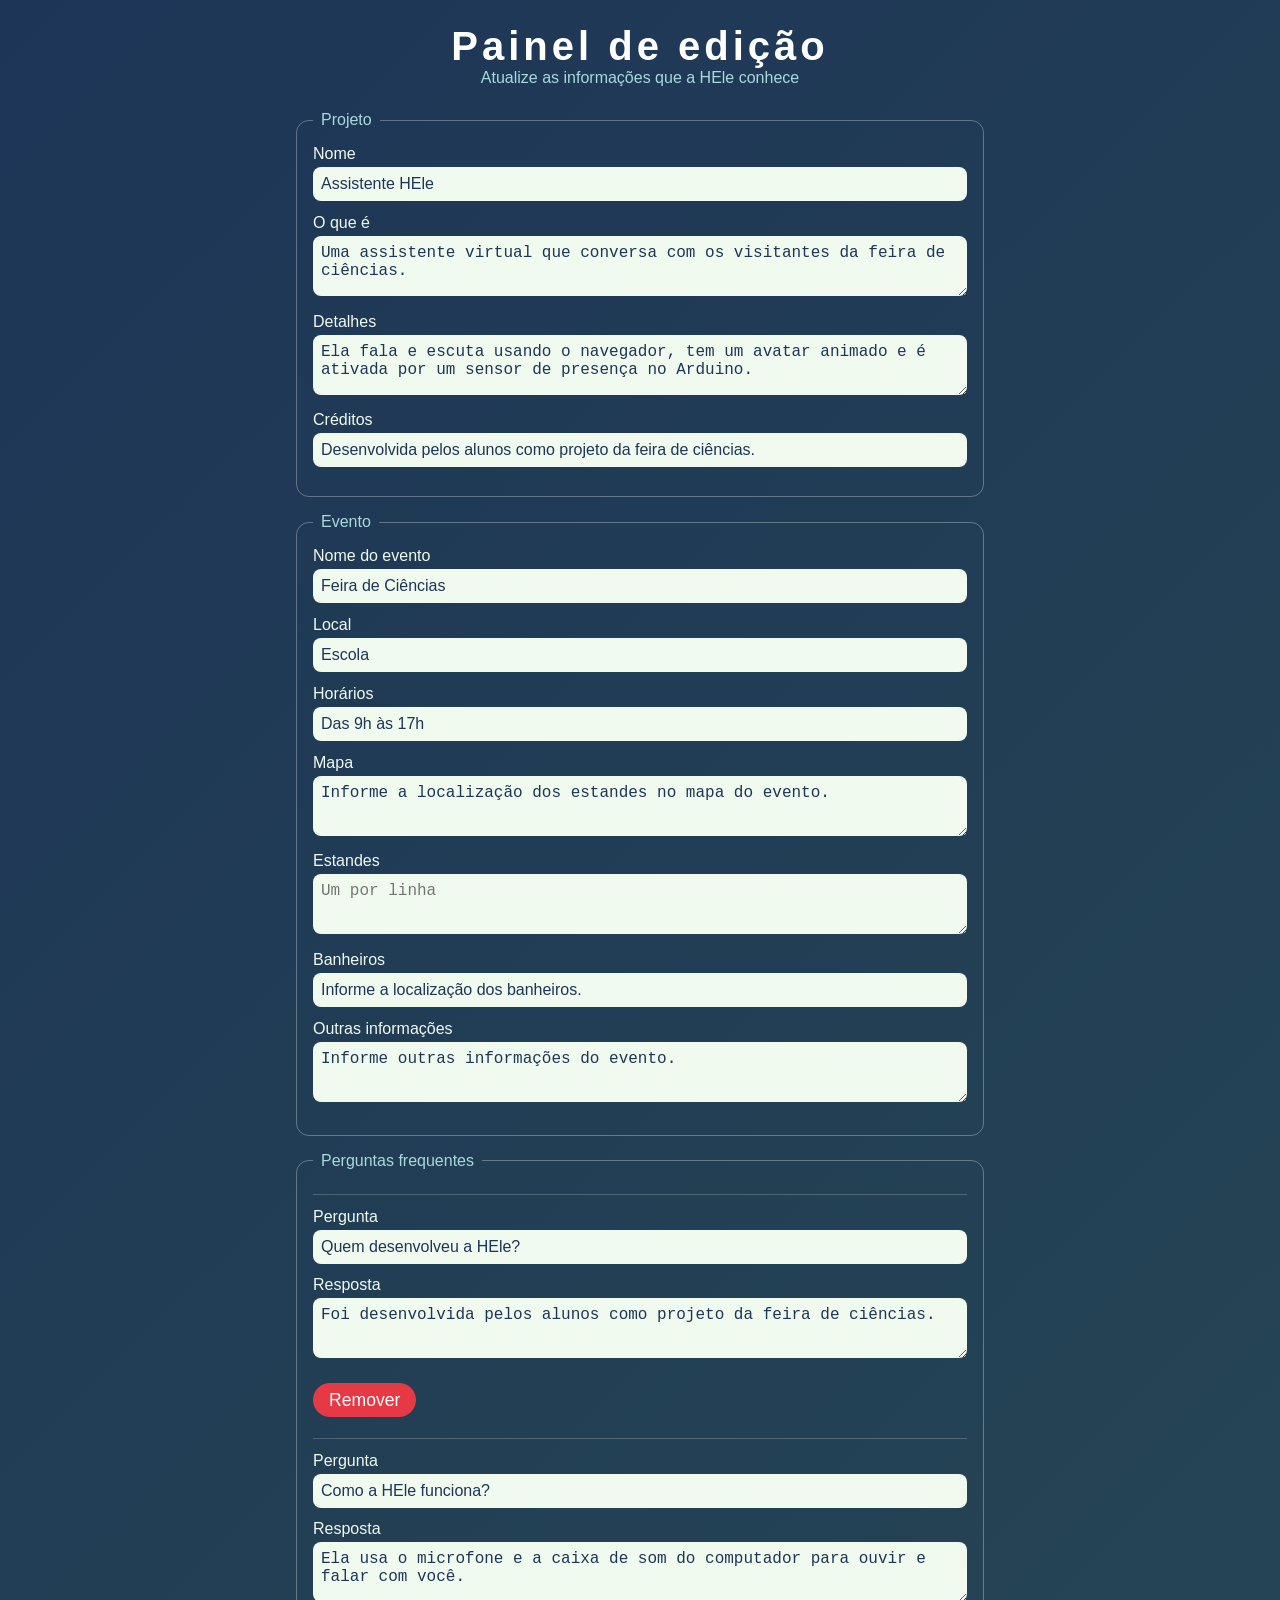
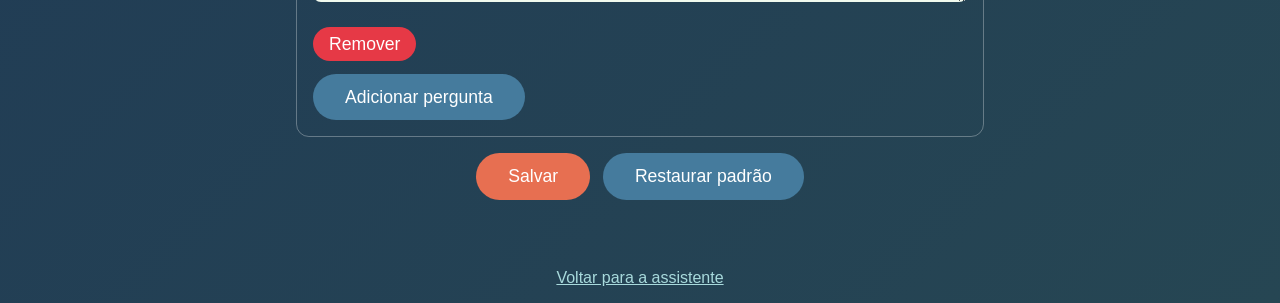
==== admin.html @ f3de14be "Implementa versão inicial da assistente HEle (voz, avatar, painel e sensor)" ====
<!DOCTYPE html>
<html lang="pt-BR">
<head>
  <meta charset="UTF-8" />
  <meta name="viewport" content="width=device-width, initial-scale=1.0" />
  <title>Painel — Conhecimento da HEle</title>
  <link rel="stylesheet" href="css/estilos.css" />
</head>
<body>
  <header class="cabecalho">
    <h1>Painel de edição</h1>
    <p>Atualize as informações que a HEle conhece</p>
  </header>
  <main class="painel">
    <form id="form-conhecimento">
      <fieldset>
        <legend>Projeto</legend>
        <label>Nome <input type="text" id="projeto-nome" /></label>
        <label>O que é <textarea id="projeto-descricao"></textarea></label>
        <label>Detalhes <textarea id="projeto-detalhes"></textarea></label>
        <label>Créditos <input type="text" id="projeto-creditos" /></label>
      </fieldset>
      <fieldset>
        <legend>Evento</legend>
        <label>Nome do evento <input type="text" id="evento-nome" /></label>
        <label>Local <input type="text" id="evento-local" /></label>
        <label>Horários <input type="text" id="evento-horarios" /></label>
        <label>Mapa <textarea id="evento-mapa"></textarea></label>
        <label>Estandes <textarea id="evento-estandes" placeholder="Um por linha"></textarea></label>
        <label>Banheiros <input type="text" id="evento-banheiros" /></label>
        <label>Outras informações <textarea id="evento-outras"></textarea></label>
      </fieldset>
      <fieldset>
        <legend>Perguntas frequentes</legend>
        <div id="lista-faq"></div>
        <button type="button" id="btn-add-faq" class="btn btn-secundario">Adicionar pergunta</button>
      </fieldset>
      <div class="acoes">
        <button type="submit" class="btn">Salvar</button>
        <button type="button" id="btn-reset" class="btn btn-secundario">Restaurar padrão</button>
      </div>
      <p id="msg" class="msg"></p>
    </form>
  </main>
  <footer class="rodape"><a href="index.html">Voltar para a assistente</a></footer>
  <script src="js/config.js"></script>
  <script src="js/conhecimento.js"></script>
  <script src="js/admin.js"></script>
</body>
</html>
---- css/estilos.css ----
* {
  box-sizing: border-box;
  margin: 0;
  padding: 0;
}

body {
  font-family: "Segoe UI", Arial, sans-serif;
  background: linear-gradient(135deg, #1d3557, #264653);
  color: #ffffff;
  min-height: 100vh;
  display: flex;
  flex-direction: column;
}

.cabecalho {
  text-align: center;
  padding: 1.5rem 1rem 0.5rem;
}

.cabecalho h1 {
  font-size: 2.5rem;
  letter-spacing: 0.1em;
}

.cabecalho p {
  color: #a8dadc;
}

.palco {
  flex: 1;
  display: flex;
  flex-direction: column;
  align-items: center;
  justify-content: center;
  gap: 1rem;
  padding: 1rem;
  max-width: 720px;
  margin: 0 auto;
  width: 100%;
}

.avatar {
  width: 220px;
  height: 220px;
}

.avatar-svg {
  width: 100%;
  height: 100%;
  overflow: visible;
}

.avatar-svg .olho {
  transform-box: fill-box;
  transform-origin: center;
  transition: transform 0.12s ease;
}

.avatar-svg.estado-ouvindo .olho {
  animation: olhos-curiosos 1s infinite alternate;
}

@keyframes olhos-curiosos {
  from { transform: scaleY(1); }
  to { transform: scaleY(1.15); }
}

.status {
  font-size: 1.1rem;
  padding: 0.4rem 1.2rem;
  background: rgba(255, 255, 255, 0.12);
  border-radius: 999px;
}

.painel-fala {
  min-height: 3.5rem;
  background: rgba(255, 255, 255, 0.08);
  border-radius: 1rem;
  padding: 1rem;
  text-align: center;
  font-size: 1.05rem;
  max-width: 100%;
}

.btn {
  background: #e76f51;
  color: #ffffff;
  border: none;
  border-radius: 999px;
  padding: 0.8rem 2rem;
  font-size: 1.1rem;
  cursor: pointer;
  transition: transform 0.1s, background 0.2s;
}

.btn:hover {
  background: #f4a261;
  transform: translateY(-2px);
}

.btn-secundario {
  background: #457b9d;
}

.btn-secundario:hover {
  background: #1d3557;
}

.btn-remover {
  background: #e63946;
  padding: 0.4rem 1rem;
  margin-top: 0.5rem;
}

.rodape {
  text-align: center;
  padding: 1rem;
}

.rodape a {
  color: #a8dadc;
}

.painel {
  flex: 1;
  max-width: 720px;
  margin: 0 auto;
  padding: 1rem;
  width: 100%;
}

fieldset {
  border: 1px solid rgba(255, 255, 255, 0.3);
  border-radius: 0.8rem;
  padding: 1rem;
  margin-bottom: 1rem;
}

legend {
  color: #a8dadc;
  padding: 0 0.5rem;
}

label {
  display: block;
  margin-bottom: 0.8rem;
  color: #f1faee;
}

input,
textarea {
  width: 100%;
  margin-top: 0.25rem;
  padding: 0.5rem;
  border-radius: 0.5rem;
  border: none;
  font-size: 1rem;
  background: #f1faee;
  color: #1d3557;
}

textarea {
  resize: vertical;
  min-height: 60px;
}

.faq-item {
  border-top: 1px solid rgba(255, 255, 255, 0.2);
  padding: 0.8rem 0;
  margin-top: 0.5rem;
}

.acoes {
  display: flex;
  gap: 0.8rem;
  justify-content: center;
  flex-wrap: wrap;
}

.msg {
  text-align: center;
  color: #2a9d8f;
  margin-top: 0.8rem;
  min-height: 1.5rem;
}
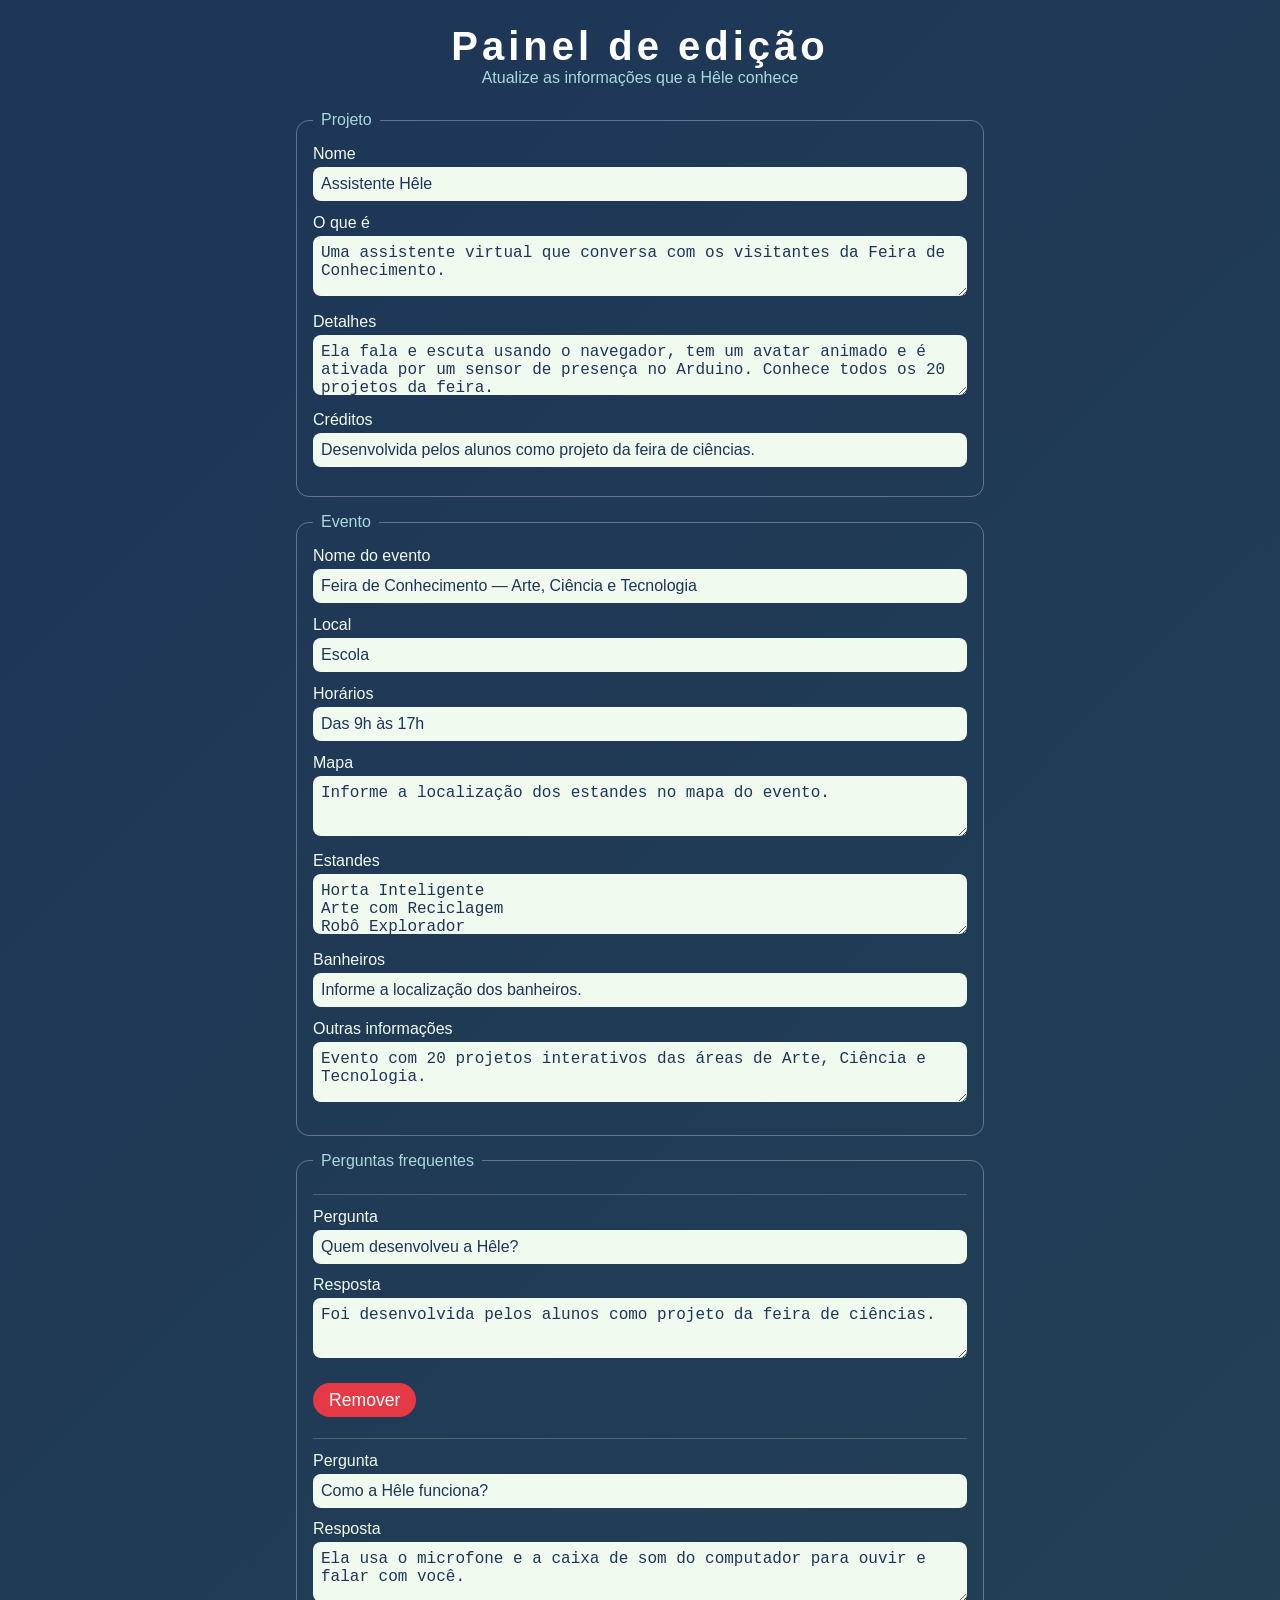
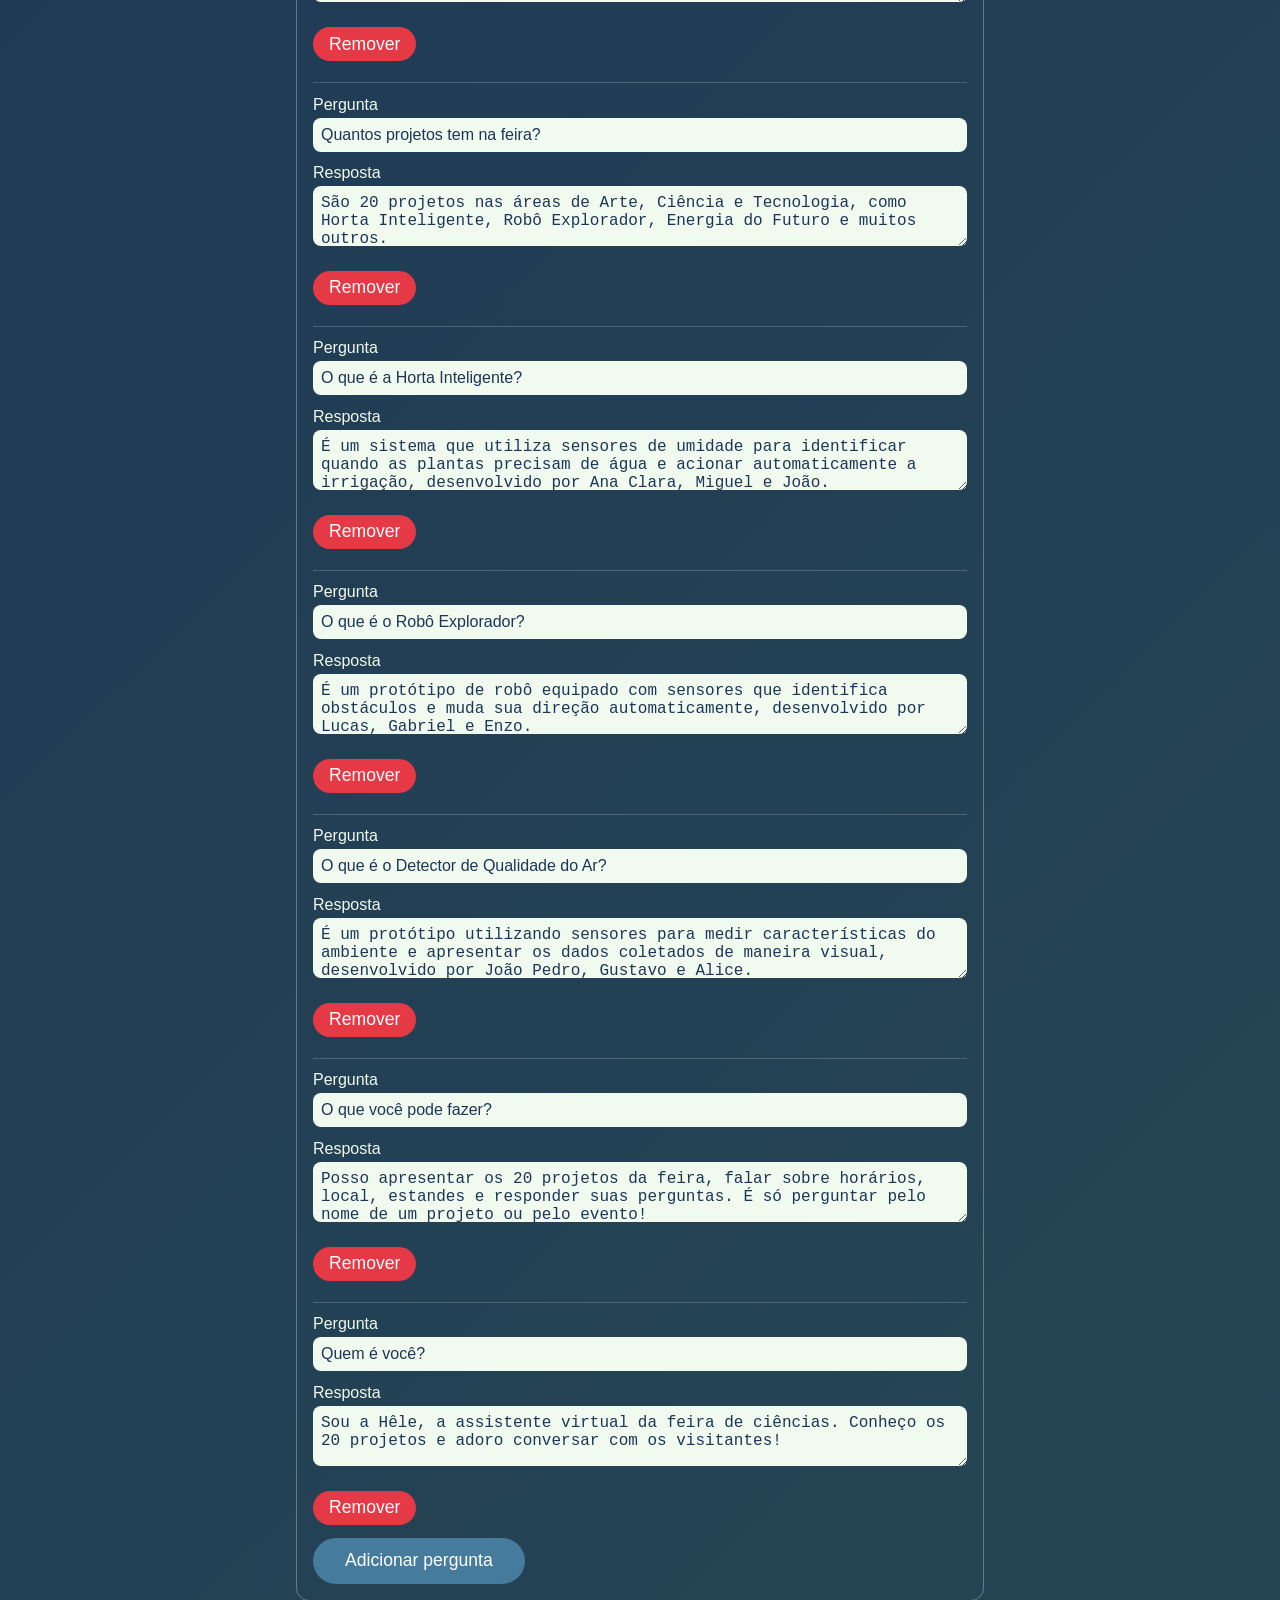
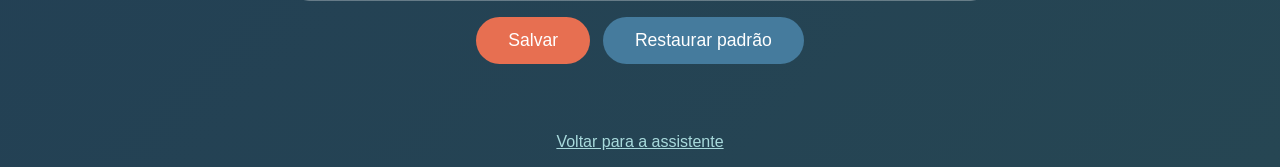
==== commit 06dd3bc6: "Renomeia HEle para Hêle e corrige falso positivo em pergunta generica (stopwords + threshold)" ====
--- a/admin.html
+++ b/admin.html
@@ -3,13 +3,13 @@
 <head>
   <meta charset="UTF-8" />
   <meta name="viewport" content="width=device-width, initial-scale=1.0" />
-  <title>Painel — Conhecimento da HEle</title>
+  <title>Painel — Conhecimento da Hêle</title>
   <link rel="stylesheet" href="css/estilos.css" />
 </head>
 <body>
   <header class="cabecalho">
     <h1>Painel de edição</h1>
-    <p>Atualize as informações que a HEle conhece</p>
+    <p>Atualize as informações que a Hêle conhece</p>
   </header>
   <main class="painel">
     <form id="form-conhecimento">
--- a/css/estilos.css
+++ b/css/estilos.css
@@ -81,6 +81,25 @@
   text-align: center;
   font-size: 1.05rem;
   max-width: 100%;
+  width: 100%;
+}
+
+.ouvido {
+  color: #a8dadc;
+  font-style: italic;
+  font-size: 0.95rem;
+  margin-bottom: 0.4rem;
+}
+
+.form-texto {
+  display: flex;
+  gap: 0.5rem;
+  width: 100%;
+}
+
+.form-texto input {
+  flex: 1;
+  margin-top: 0;
 }
 
 .btn {
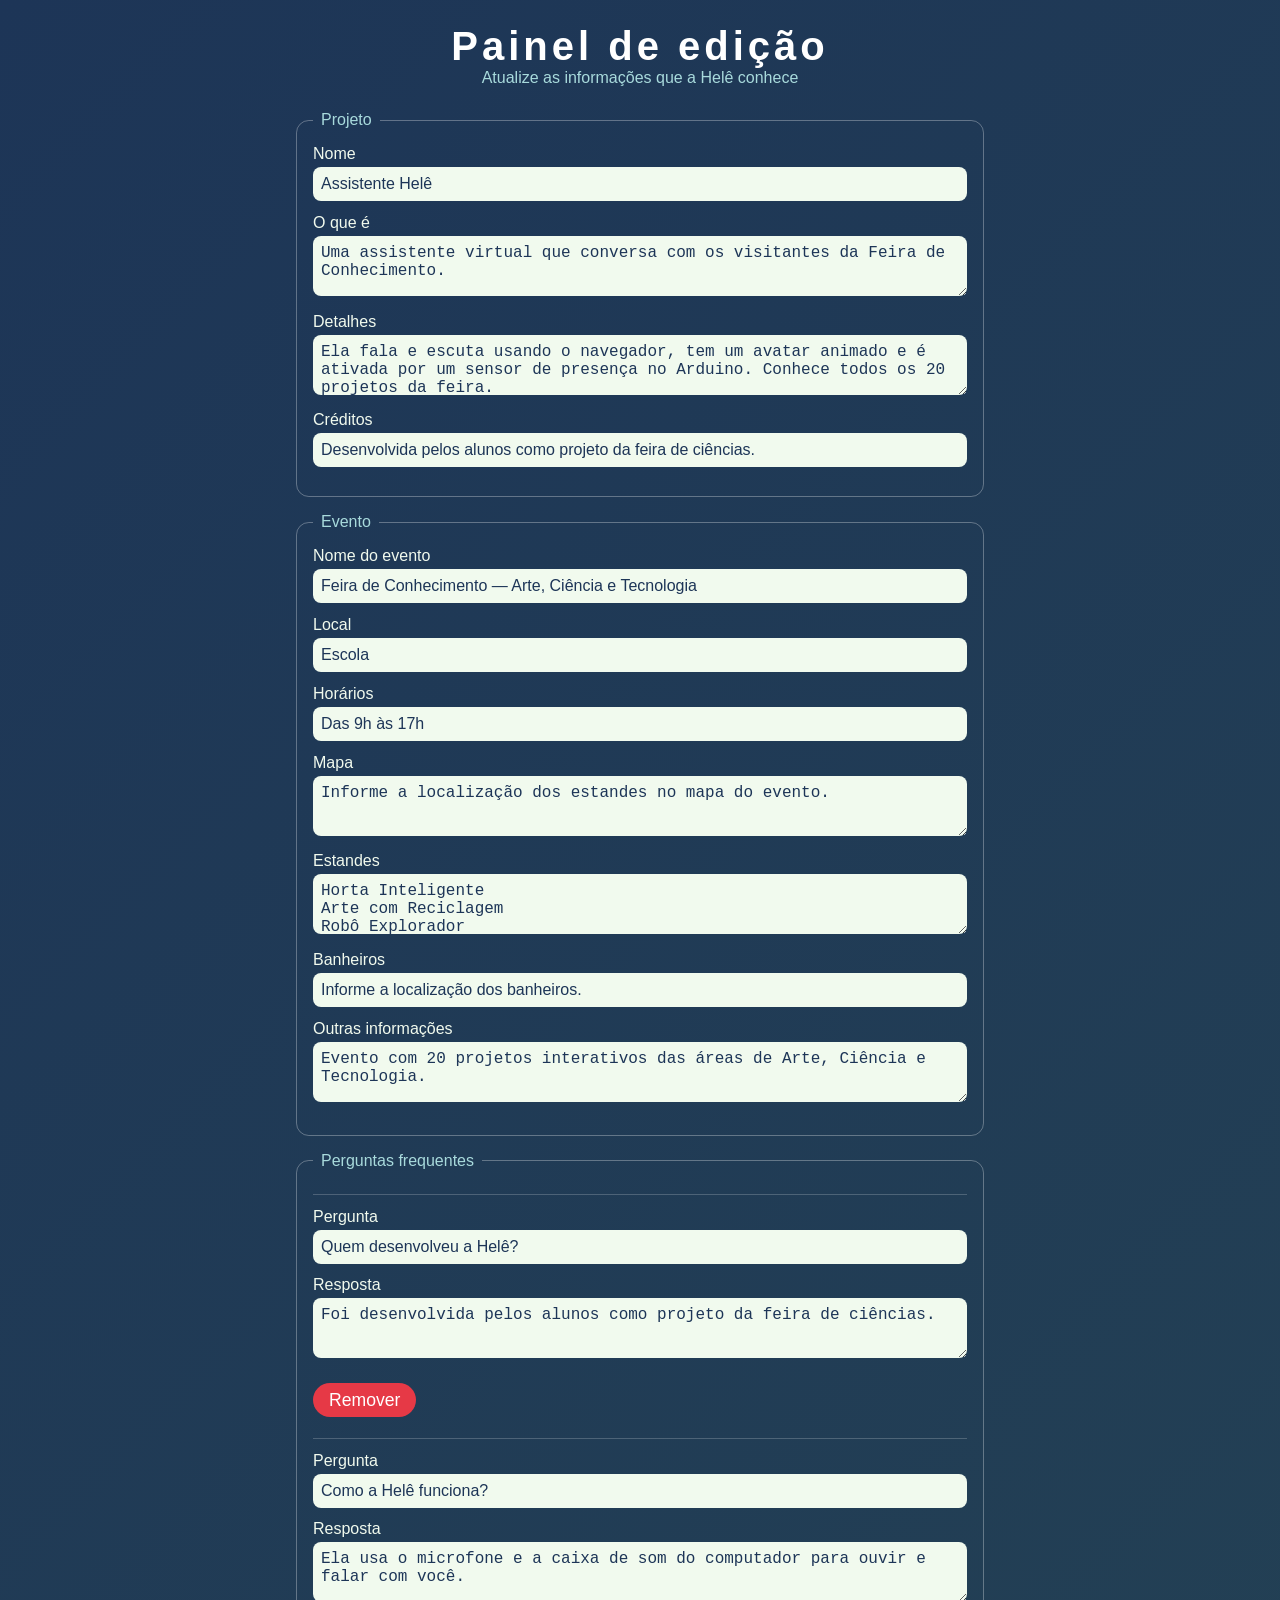
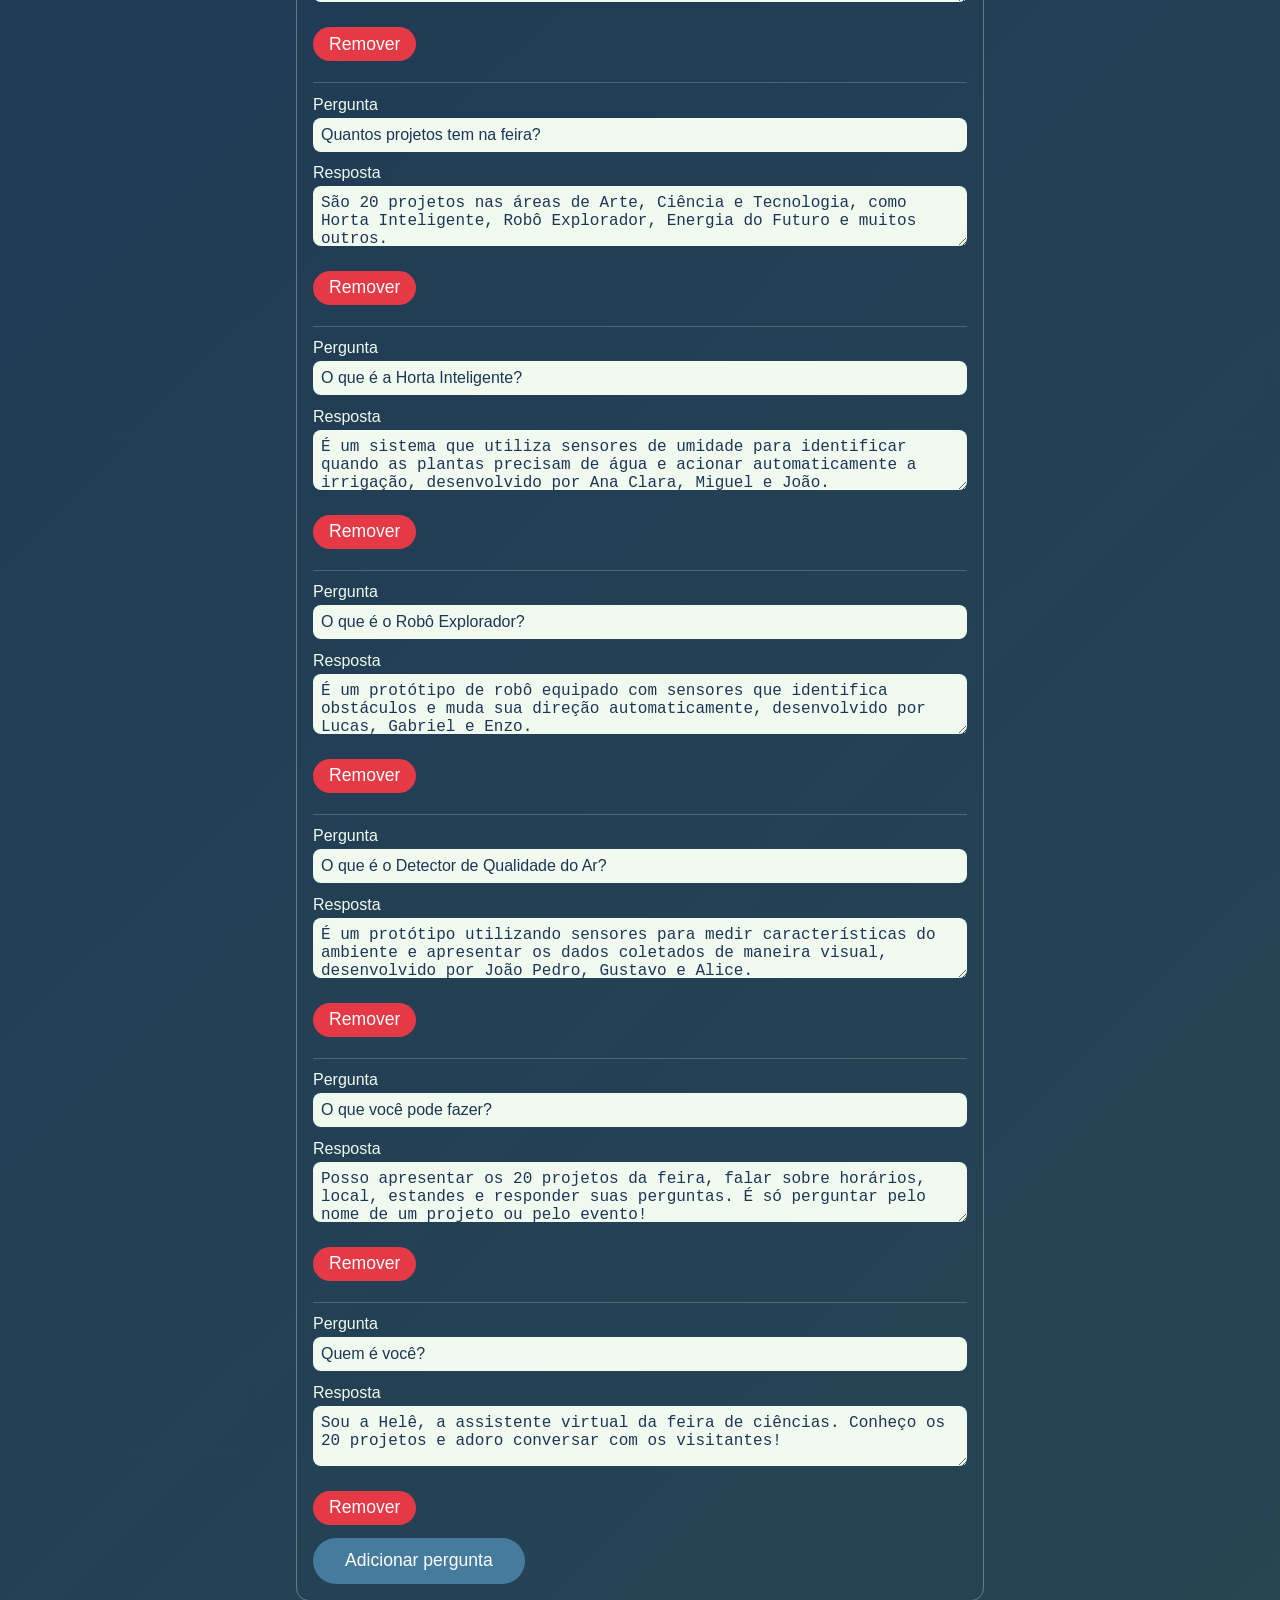
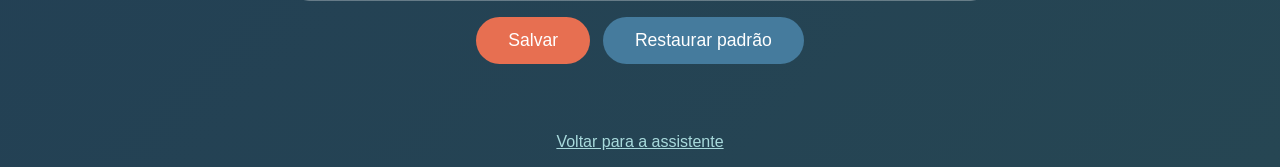
==== commit b8334050: "Renomeia Hêle para Helê (circunflexo no segundo e)" ====
--- a/admin.html
+++ b/admin.html
@@ -3,13 +3,13 @@
 <head>
   <meta charset="UTF-8" />
   <meta name="viewport" content="width=device-width, initial-scale=1.0" />
-  <title>Painel — Conhecimento da Hêle</title>
+  <title>Painel — Conhecimento da Helê</title>
   <link rel="stylesheet" href="css/estilos.css" />
 </head>
 <body>
   <header class="cabecalho">
     <h1>Painel de edição</h1>
-    <p>Atualize as informações que a Hêle conhece</p>
+    <p>Atualize as informações que a Helê conhece</p>
   </header>
   <main class="painel">
     <form id="form-conhecimento">
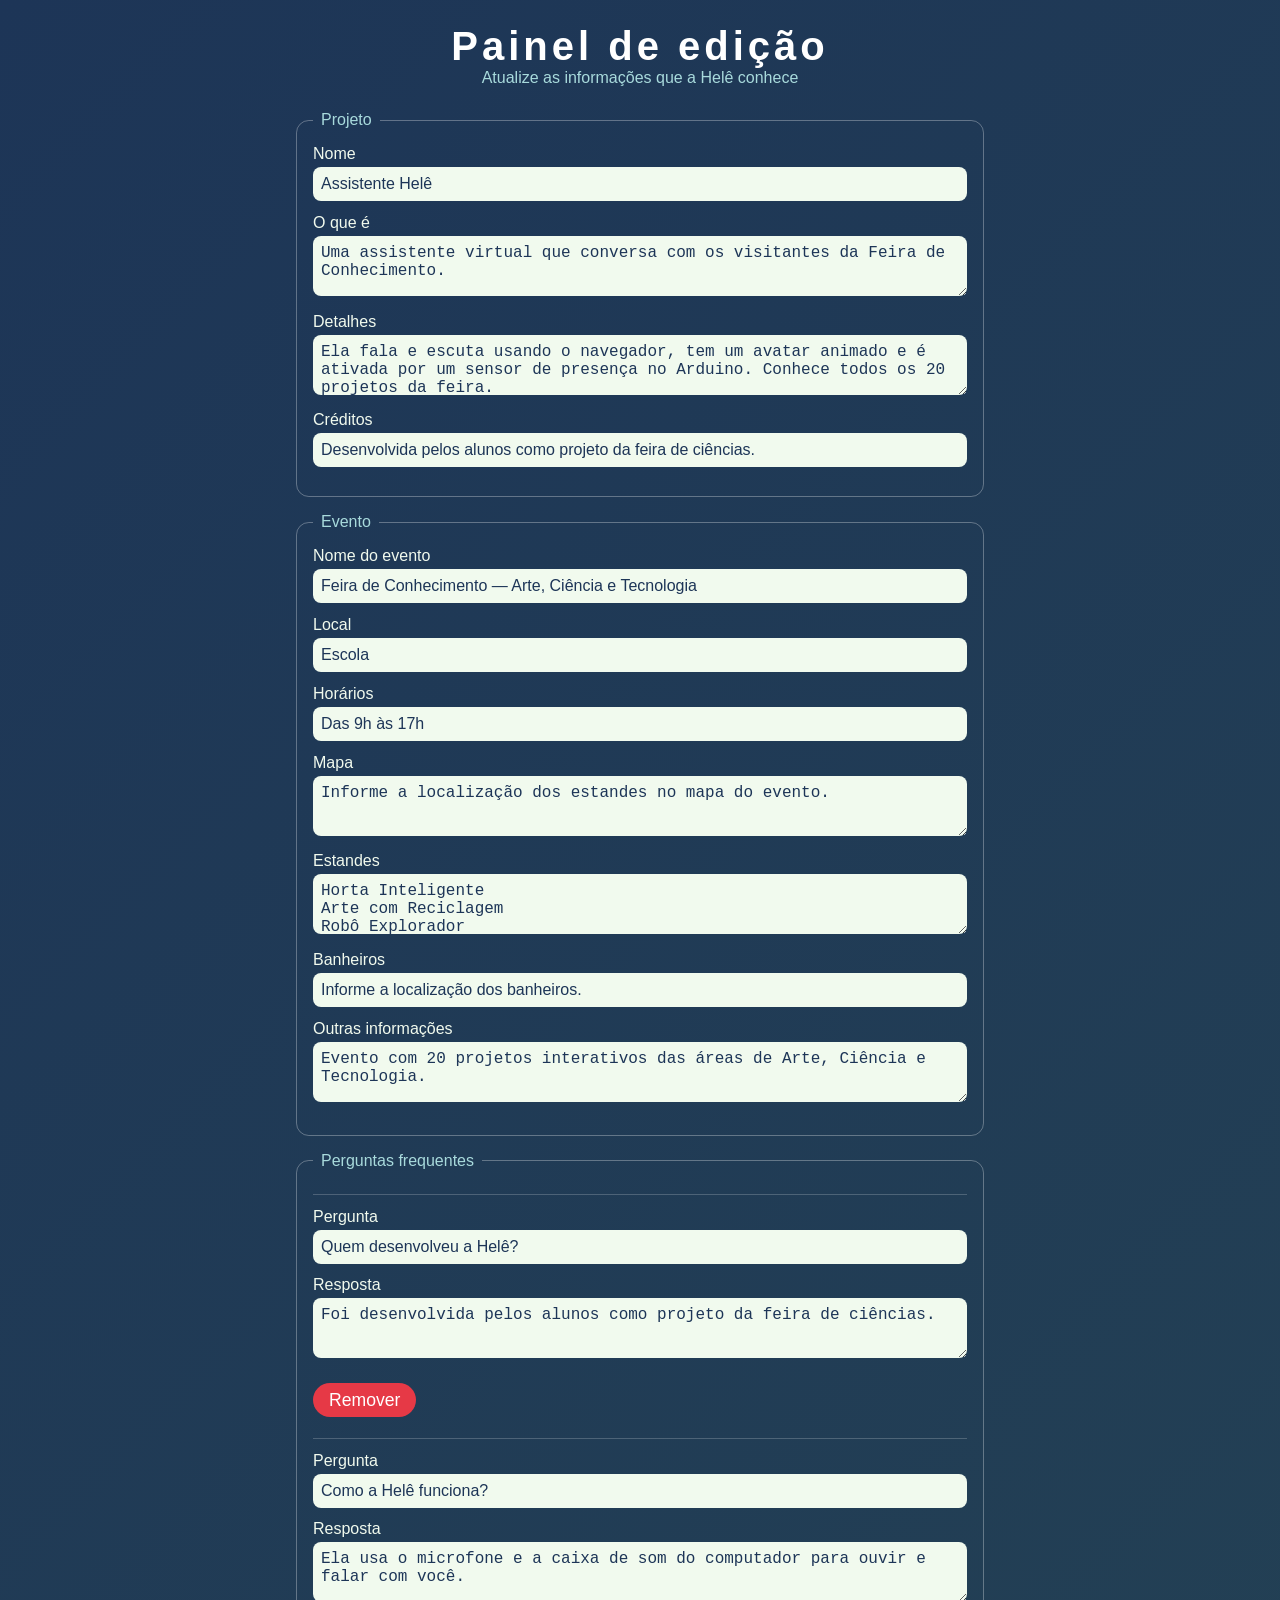
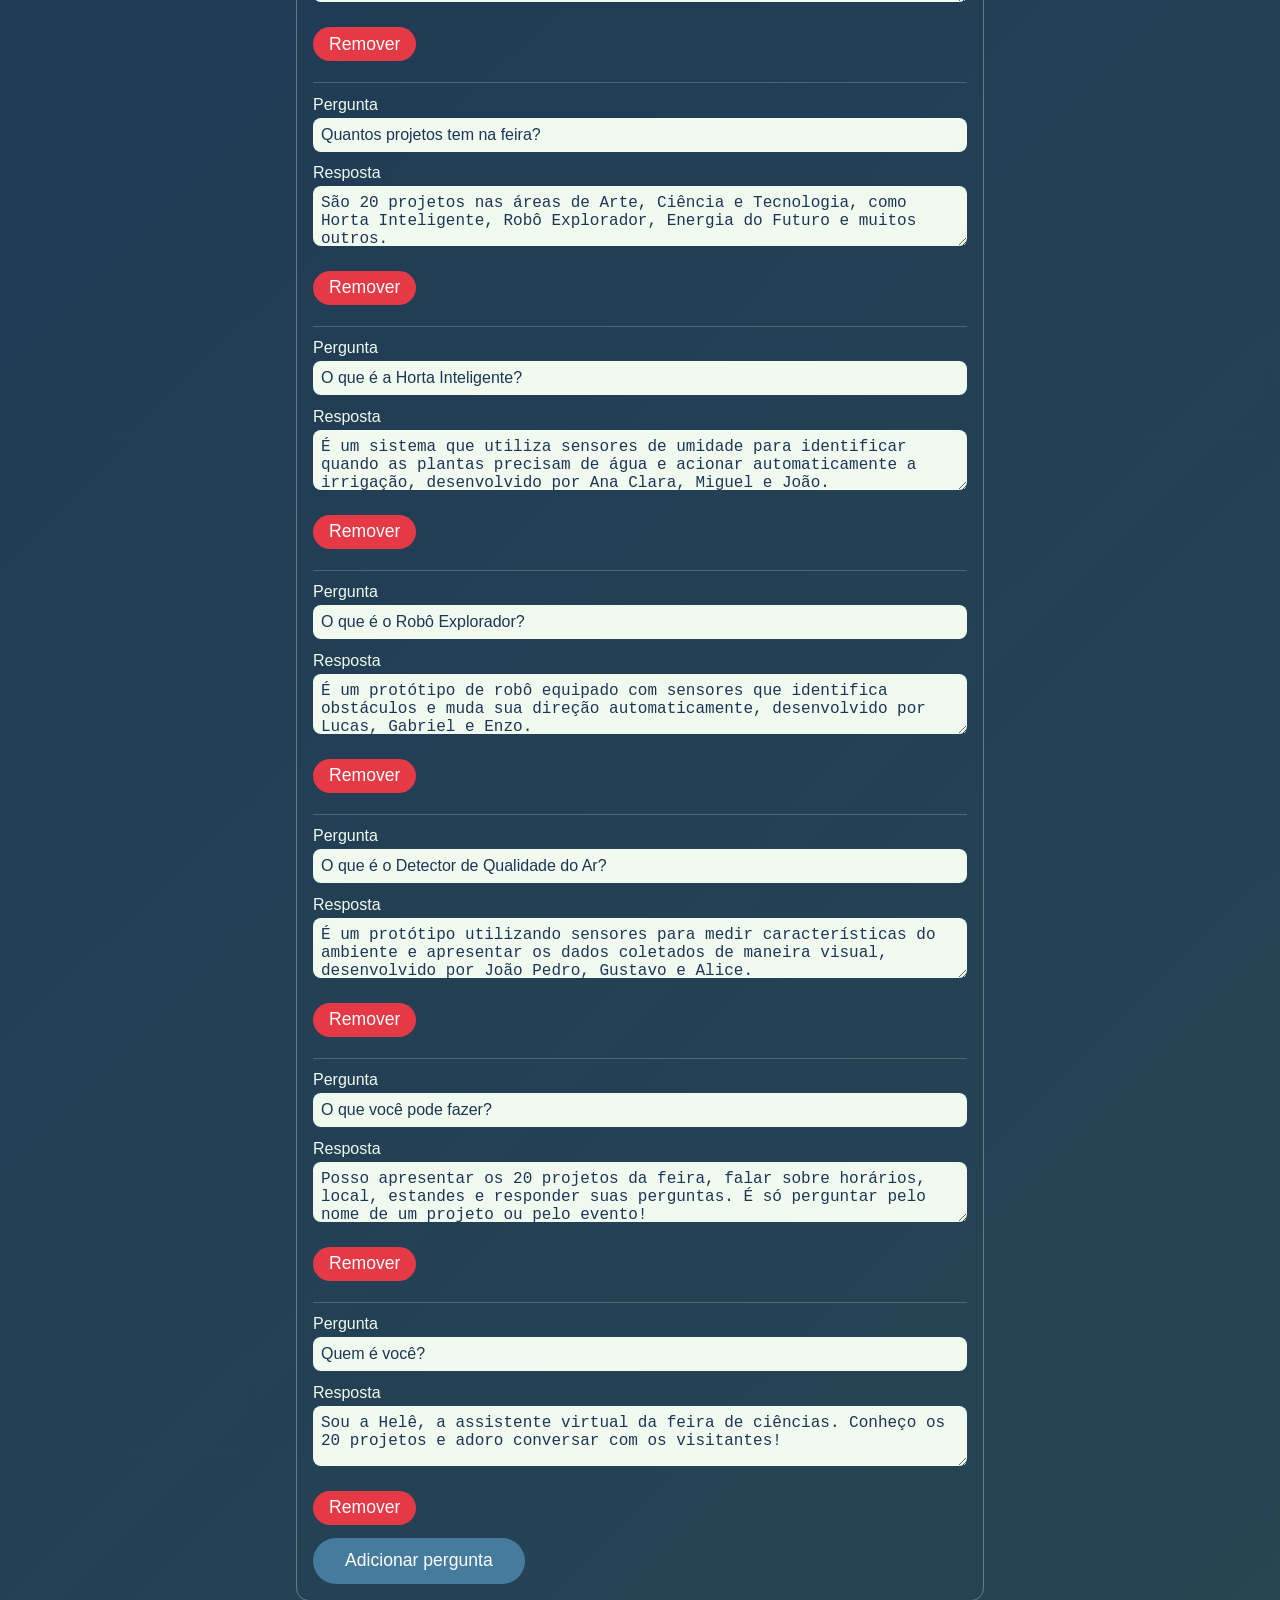
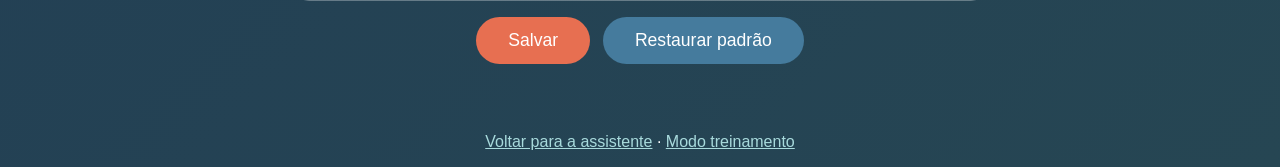
==== commit 2721a724: "Adiciona modo treinamento: Helê pergunta, registra pendentes e aprende respostas" ====
--- a/admin.html
+++ b/admin.html
@@ -42,7 +42,7 @@
       <p id="msg" class="msg"></p>
     </form>
   </main>
-  <footer class="rodape"><a href="index.html">Voltar para a assistente</a></footer>
+  <footer class="rodape"><a href="index.html">Voltar para a assistente</a> · <a href="treino.html">Modo treinamento</a></footer>
   <script src="js/config.js"></script>
   <script src="js/conhecimento.js"></script>
   <script src="js/admin.js"></script>
--- a/css/estilos.css
+++ b/css/estilos.css
@@ -202,4 +202,35 @@
   color: #2a9d8f;
   margin-top: 0.8rem;
   min-height: 1.5rem;
+}
+
+.treino-pergunta {
+  font-size: 1.15rem;
+  background: rgba(255, 255, 255, 0.08);
+  border-radius: 0.8rem;
+  padding: 1rem;
+  margin-bottom: 0.5rem;
+}
+
+.treino-progresso {
+  color: #a8dadc;
+  font-size: 0.9rem;
+  margin-bottom: 0.8rem;
+  min-height: 1.2rem;
+}
+
+.treino-vazio {
+  color: #a8dadc;
+  font-style: italic;
+}
+
+.pendente-card {
+  border-top: 1px solid rgba(255, 255, 255, 0.2);
+  padding: 0.8rem 0;
+  margin-top: 0.5rem;
+}
+
+.pendente-pergunta {
+  font-weight: bold;
+  margin-bottom: 0.4rem;
 }
